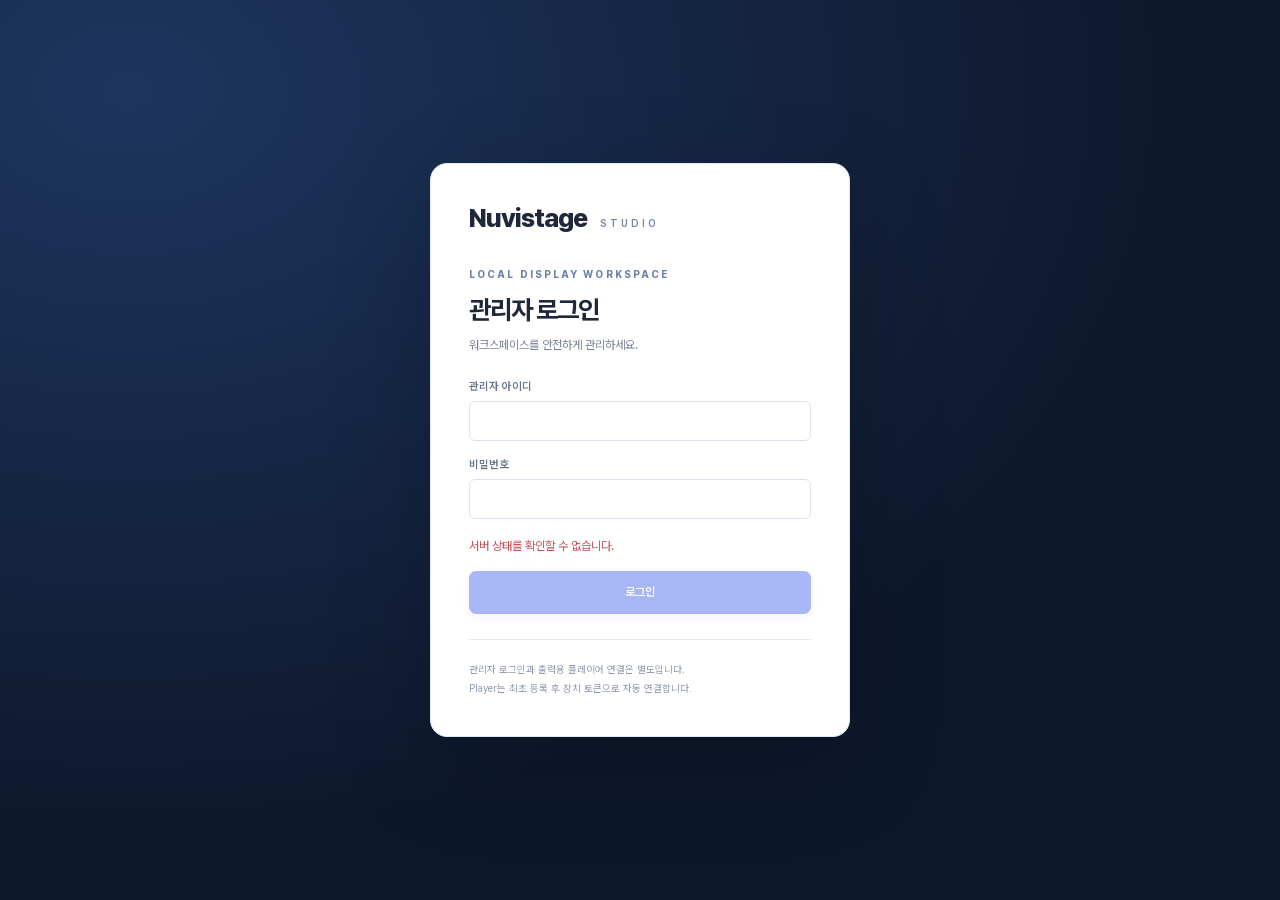
==== login.html @ 4a106965 "Initial commit" ====
<!doctype html><html lang="ko"><head><meta charset="utf-8"><meta name="viewport" content="width=device-width,initial-scale=1"><title>관리자 로그인 · Nuvistage</title><link rel="stylesheet" href="/studio.css"><link rel="stylesheet" href="/fonts.css"></head><body class="auth-page"><main class="auth-card"><a class="auth-brand" href="/login">Nuvistage <span>STUDIO</span></a><div class="kicker">LOCAL DISPLAY WORKSPACE</div><h1 id="authTitle">관리자 로그인</h1><p class="muted" id="authDescription">워크스페이스를 안전하게 관리하세요.</p><form id="authForm"><label class="field">관리자 아이디<input id="username" name="username" autocomplete="username" required minlength="2" maxlength="60"></label><label class="field">비밀번호<input id="password" name="password" type="password" autocomplete="current-password" required maxlength="256"></label><label class="field hidden" id="confirmField">비밀번호 확인<input id="confirmPassword" type="password" autocomplete="new-password" maxlength="256"></label><p id="authError" class="form-error" role="alert"></p><button class="btn primary" id="authSubmit" type="submit">로그인</button></form><div class="auth-note">관리자 로그인과 출력용 플레이어 연결은 별도입니다.<br>Player는 최초 등록 후 장치 토큰으로 자동 연결합니다.</div></main><script type="module" src="/auth.js"></script></body></html>
---- studio.css ----
@charset "UTF-8";
:root{font-family:"Pretendard",sans-serif;color:#202739;background:#f4f6fa;font-size:14px;font-synthesis:none;--accent:#3e61ed;--line:#e5e8ef;--muted:#7b8498;--navy:#111827}*{box-sizing:border-box}body{margin:0}button,input,textarea,select{font:inherit}button,a,input,select,textarea{-webkit-tap-highlight-color:transparent}button,a{touch-action:manipulation}button{cursor:pointer}a{color:inherit;text-decoration:none}button{border:0}button:disabled{opacity:.45;cursor:wait}svg{width:19px;height:19px;vertical-align:middle;flex-shrink:0}button:focus-visible,a:focus-visible,input:focus-visible,textarea:focus-visible,select:focus-visible{outline:3px solid #6a8eff;outline-offset:3px}#sidebar{position:fixed;inset:0 auto 0 0;width:228px;background:var(--navy);color:#a8b1c5;display:flex;flex-direction:column;padding:32px 16px;z-index:30}.brand{display:flex;gap:11px;align-items:center;color:white;margin:0 12px 48px;font-size:23px;font-weight:750;letter-spacing:-1px}.brand small{display:block;font-size:9px;letter-spacing:2.6px;color:#8490aa;margin-top:7px;font-weight:500}.brand-mark{display:flex;align-items:center;justify-content:center;position:relative;width:37px;height:39px;background:#5274ff;border-radius:10px;font-weight:850;font-size:27px}.brand-mark span{position:absolute;width:6px;height:6px;border-radius:50%;background:#b0f2df;right:5px;bottom:7px}.workspace-label{font-size:10px;letter-spacing:2px;color:#5f6e89;margin:0 16px 14px;font-weight:700}.nav-link{display:flex;align-items:center;gap:12px;margin:4px 0;padding:12px 15px;border-radius:8px;font-size:13px;font-weight:550;transition:background .18s,color .18s}.nav-link:hover{background:#1c263c;color:#fff}.nav-link.active{background:#293c72;color:#fff;box-shadow:inset 3px 0 #7293ff}.nav-link.active svg{color:#b2c3ff}.nav-divider{height:1px;background:#263047;margin:22px 12px}.side-foot{margin-top:auto;padding:24px 14px 0;font-size:11px}.side-foot small{display:block;font-size:9px;letter-spacing:1px;color:#68758e;margin-top:12px}.local-dot,.local-badge i{display:inline-block;width:6px;height:6px;border-radius:50%;background:#38b99a;margin-right:7px;box-shadow:0 0 0 3px #38b99a18}.app-shell{margin-left:228px;min-height:100vh;display:flex;flex-direction:column}.app-header{height:74px;display:flex;align-items:center;justify-content:space-between;padding:0 36px;background:#ffffffd9;border-bottom:1px solid var(--line);backdrop-filter:blur(12px);position:sticky;top:0;z-index:20}.breadcrumb{font-size:12px;color:#8a93a3;display:flex;gap:13px;align-items:center}.breadcrumb strong{color:#36405a;font-weight:600}.header-right{display:flex;gap:24px;align-items:center}.local-badge{font-size:11px;color:#667085}.avatar{display:grid;place-items:center;background:#ecf0ff;color:#4962b1;width:32px;height:32px;font-size:11px;font-weight:800;border-radius:50%}.mobile-toggle{display:none!important}main{padding:34px 36px 48px;max-width:1800px;width:100%;margin:0 auto;flex:1;animation:pageIn .28s ease-out}footer{display:flex;gap:20px;font-size:10px;color:#98a0b1;border-top:1px solid var(--line);padding:19px 36px}footer span:last-child{margin-left:auto;letter-spacing:2px;font-size:9px}.page-head{display:flex;align-items:center;justify-content:space-between;gap:16px;margin-bottom:28px}.kicker{font-size:10px;letter-spacing:2.1px;font-weight:750;color:#6c7fa8;text-transform:uppercase}h1{font-size:28px;letter-spacing:-1.2px;margin:8px 0 9px;line-height:1.25}h2{font-size:17px;letter-spacing:-.5px;margin:0}h3{font-size:14px;margin:0}p{line-height:1.7;margin:0}small{line-height:1.5}.muted{color:var(--muted);font-size:12px}.btn,.icon-btn{background:white;border:1px solid #dce1eb;border-radius:7px;color:#46516a;display:inline-flex;align-items:center;justify-content:center;gap:8px;line-height:1.3;padding:10px 14px;font-size:12px;font-weight:600;transition:background .18s,box-shadow .18s,transform .18s}.btn:hover,.icon-btn:hover{background:#f0f3f9;border-color:#b8c4dc}.btn:active,.icon-btn:active{transform:translateY(1px)}.btn.primary{background:var(--accent);border-color:var(--accent);color:white;box-shadow:0 3px 8px #3e61ed20}.btn.primary:hover{background:#2d4fd7}.btn.danger{color:#d45660;border-color:#f1d9dd}.btn.subtle{background:#eef2ff;color:#4b66cb;border-color:transparent}.icon-btn{padding:8px}.icon-btn svg{width:16px;height:16px}.actions{display:flex;align-items:center;gap:8px;flex-wrap:wrap}.hero{border-radius:12px;background:linear-gradient(110deg,#18233b,#203454 70%,#1b444f);color:#fff;padding:30px 32px;display:flex;align-items:center;justify-content:space-between;margin-bottom:24px;position:relative;overflow:hidden}.hero:after{content:'';position:absolute;width:280px;height:280px;border:1px solid #7ca3c223;border-radius:50%;right:25px;top:-80px;box-shadow:0 0 0 45px #7ca3c207,0 0 0 90px #7ca3c206;pointer-events:none}.hero h2{font-size:23px;letter-spacing:-.7px;margin:12px 0}.hero p{color:#a3b8d2;font-size:12px}.hero .kicker{color:#83bfbf}.hero .btn{z-index:1;background:#ffffff12;color:#dbeafe;border-color:#ffffff2b}.stats{display:grid;grid-template-columns:repeat(4,minmax(0,1fr));gap:16px;margin-bottom:30px}.stat{background:white;border:1px solid var(--line);border-radius:10px;padding:19px 20px;display:flex;align-items:flex-start;justify-content:space-between;box-shadow:0 2px 3px #1d2e4c02}.stat .stat-value{font-size:29px;letter-spacing:-1px;font-weight:700;line-height:1.2;margin:11px 0 6px}.stat small{font-size:10px;color:#98a2b5}.stat-label{font-size:11px;color:#768199}.stat-icon{display:grid;place-items:center;width:35px;height:35px;background:#eef2ff;color:#5471dc;border-radius:9px}.stat-icon.green{background:#eaf7f2;color:#35a480}.stat-icon.orange{background:#fff4e9;color:#ce944e}.section-heading{display:flex;align-items:center;justify-content:space-between;gap:14px;margin-bottom:17px}.section-heading p{font-size:11px;color:var(--muted);margin-top:6px}.count{display:inline-block;font-size:11px;background:#e8edfa;color:#6680bc;border-radius:5px;padding:3px 7px;margin-left:6px;vertical-align:middle}.screen-grid{display:grid;grid-template-columns:repeat(auto-fill,minmax(min(290px,100%),1fr));gap:20px}.screen-card{background:white;border:1px solid var(--line);border-radius:11px;overflow:hidden;transition:transform .2s,box-shadow .2s}.screen-card:hover{transform:translateY(-3px);box-shadow:0 10px 26px #1a2a4810}.card-preview{background:#111725;padding:14px;position:relative}.card-preview .stage{width:100%;aspect-ratio:16/9;pointer-events:none;box-shadow:0 4px 16px #0003;border-radius:3px}.card-topline{display:flex;justify-content:space-between;align-items:center;margin-bottom:12px;color:#8b98b2;font-size:9px;letter-spacing:.5px}.type-chip{background:#ffffff0d;color:#aab9d3;padding:3px 6px;border-radius:3px;display:flex;align-items:center;gap:5px}.type-chip svg{width:12px;height:12px}.badge{display:inline-flex;align-items:center;gap:5px;font-size:10px;font-weight:550;color:#2e9d78;background:#edf8f3;border:1px solid #daeee5;padding:4px 7px;border-radius:5px}.badge.paused{background:#fff7e9;color:#b58a3d;border-color:#f3e5ca}.card-body{padding:18px}.card-body h3{font-size:15px;margin:0 0 7px;letter-spacing:-.2px;overflow-wrap:anywhere}.screen-meta{font-size:10px;color:#959dae;display:flex;justify-content:space-between;gap:8px}.card-actions{display:flex;gap:8px;margin-top:19px;padding-top:15px;border-top:1px solid #eff1f6}.card-actions .btn{flex:1;padding:8px 9px;font-size:11px}.card-actions .icon-btn{flex:0}.empty{border:1px dashed #cfd7e7;border-radius:12px;text-align:center;padding:55px 24px;background:#ffffff88;grid-column:1/-1}.empty svg{width:32px;height:32px;color:#8c9ab8;margin-bottom:15px}.empty h3{font-size:16px;margin:0 0 9px}.empty p{font-size:12px;color:var(--muted);margin-bottom:18px}.toolbar{display:flex;gap:12px;align-items:center;justify-content:space-between;margin-bottom:22px}.search{background:white;border:1px solid var(--line);display:flex;align-items:center;gap:10px;padding:0 12px;border-radius:7px;min-width:230px}.search svg{width:16px;color:#8d98af}.search input{border:0;background:none;min-width:0;width:100%;padding:10px 0;outline:none;font-size:12px}.tabs{display:flex;gap:5px;flex-wrap:wrap}.tab{background:transparent;padding:8px 12px;border:1px solid transparent;border-radius:6px;color:#8790a4;font-size:12px}.tab.active{background:white;color:#415b9d;border-color:#dce3f1;box-shadow:0 2px 4px #1a2a4805}.panel{background:white;border:1px solid var(--line);border-radius:10px;padding:24px}.panel-title{display:flex;align-items:center;gap:10px;padding-bottom:19px;border-bottom:1px solid #edf0f5;margin-bottom:22px}.panel-title svg{color:#6078ba}.two-col{display:grid;grid-template-columns:minmax(0,1.25fr) minmax(0,1fr);gap:24px}.field{display:block;margin-bottom:17px;font-size:11px;color:#66718b;font-weight:600}.field input,.field select,.field textarea{display:block;width:100%;border:1px solid #dce2ed;border-radius:6px;background:#fff;padding:10px 11px;margin-top:8px;color:#27334b;font-size:12px;line-height:1.5}.field textarea{resize:vertical;min-height:86px}.field input[type=color]{height:38px;padding:4px}.field input[type=checkbox]{width:auto;display:inline-block;margin-right:7px}.field-row{display:grid;grid-template-columns:1fr 1fr;gap:12px}.info-row{padding:13px 0;display:flex;justify-content:space-between;border-bottom:1px solid #edf0f5;gap:20px;font-size:12px}.info-row span:first-child{color:#8a93a5}.note{background:#f1f5ff;border:1px solid #e2e9fa;color:#7483a3;padding:14px 16px;border-radius:7px;font-size:11px;line-height:1.9}.contact-preview{background:#19253e;color:white;padding:35px;border-radius:10px}.contact-preview h2{font-size:23px;margin:18px 0}.contact-preview p{color:#a6b7d2;white-space:pre-wrap;font-size:12px}.contact-line{display:flex;gap:13px;padding:15px 0;color:#d3def0;border-bottom:1px solid #ffffff14;font-size:13px;overflow-wrap:anywhere}.contact-line svg{color:#88a5ff}.history-list{margin-top:20px;padding-top:16px;border-top:1px solid var(--line)}.history-row{display:flex;justify-content:space-between;padding:8px 0;font-size:11px;color:#8b94a6}.history-row b{color:#44526d}

.stage{position:relative;overflow:hidden;background:#101a2c;isolation:isolate;container-type:inline-size;aspect-ratio:16/9}.stage.portrait{aspect-ratio:9/16}.scene{position:absolute;inset:0;overflow:hidden}.scene-element{position:absolute;overflow:hidden;white-space:pre-wrap;overflow-wrap:anywhere;line-height:1.25;display:flex;align-items:center;color:white}.scene-element img,.scene-element video{width:100%;height:100%;display:block;pointer-events:none}.basic-scene{position:absolute;inset:0;display:flex;flex-direction:column;justify-content:center;align-items:center;padding:7%;text-align:center}.basic-scene .scene-eyebrow{font-size:1.2cqw;letter-spacing:.25em;color:#ffffff77;margin-bottom:3cqw}.basic-scene h2{font-size:6cqw;font-weight:750;margin:0;line-height:1.15;overflow-wrap:anywhere;max-width:100%}.basic-scene p{font-size:2.3cqw;white-space:pre-wrap;line-height:1.7;color:#dee5f1;margin-top:2cqw}.basic-scene .number{font-size:21cqw;line-height:1;font-variant-numeric:tabular-nums}.menu-scene{position:absolute;inset:0;padding:5% 7%;color:white;display:flex;flex-direction:column}.menu-heading{font-size:4.8cqw;font-weight:700;border-bottom:1px solid #ffffff24;padding-bottom:2%;margin-bottom:2%}.menu-subtitle{font-size:1.7cqw;color:#b4c1d5;white-space:pre-wrap;margin-bottom:2%}.menu-items{display:grid;grid-template-columns:1fr 1fr;gap:1.8cqw 4cqw;min-height:0}.menu-item{border-bottom:1px solid #ffffff20;padding-bottom:1.2cqw}.menu-item .menu-top{display:flex;justify-content:space-between;gap:1cqw;font-size:2cqw;font-weight:600}.menu-item .menu-desc{font-size:1.2cqw;color:#b2bed0;margin-top:.6cqw}.menu-item.sold{opacity:.4}.menu-item .recommend{font-size:.9cqw;border:1px solid currentColor;padding:.15cqw .4cqw;vertical-align:middle;margin-right:.4cqw}.pause-overlay{position:absolute;inset:0;display:grid;place-items:center;background:#0c1328ea;color:#b9c3d8;font-size:3cqw;z-index:15}.transition-fade{animation:fadeIn .7s ease}.transition-slide{animation:slideIn .7s cubic-bezier(.2,.7,.2,1)}.transition-zoom{animation:zoomIn .7s ease-out}.media-error{position:absolute;bottom:4%;left:4%;right:4%;background:#101827dc;padding:8px;color:#e1b8a5;font-size:1.6cqw}

.editor-page .page-head{margin-bottom:18px}.editor-heading{display:flex;gap:14px;align-items:center}.editor-heading h1{font-size:23px}.save-state{font-size:10px;color:#9ca5b6;display:flex;gap:5px;align-items:center}.save-state.dirty{color:#bd8e34}.editor-layout{display:grid;grid-template-columns:155px minmax(0,1fr) 238px;gap:0;min-height:620px;background:#e9edf4;border:1px solid #dce2ee;border-radius:10px;overflow:hidden}.slides-panel{background:#f7f9fc;border-right:1px solid #dce2ee;padding:16px 12px}.pane-label{font-size:10px;font-weight:750;letter-spacing:1px;color:#8591a8;display:flex;align-items:center;justify-content:space-between;margin-bottom:16px}.slide-item{padding:6px;border:2px solid transparent;border-radius:6px;margin-bottom:12px;cursor:pointer;background:white}.slide-item.selected{border-color:#5b7cf0;background:#eef2ff}.slide-item .stage{pointer-events:none;aspect-ratio:16/9;width:100%;border-radius:2px}.slide-label{display:flex;justify-content:space-between;color:#8a96ab;font-size:9px;margin:7px 2px 2px}.slide-item.selected .slide-label{color:#5170cf}.slide-item button{background:transparent;padding:2px;color:#8291ae}.slide-item button svg{width:12px;height:12px}.slide-buttons{display:flex;gap:3px}.slides-add{width:100%;font-size:10px;padding:9px 4px}.editor-center{min-width:0;display:flex;flex-direction:column}.editor-toolbar{display:flex;align-items:center;flex-wrap:wrap;gap:5px;padding:10px;background:#fff;border-bottom:1px solid #dce2ee;min-height:51px}.editor-toolbar .btn{border-color:transparent;padding:7px 8px;font-size:10px}.editor-toolbar .btn:hover{background:#f0f3fb}.editor-toolbar svg{width:15px;height:15px}.toolbar-divider{height:22px;width:1px;background:var(--line);margin:0 3px}.canvas-workspace{flex:1;display:flex;align-items:center;justify-content:center;padding:30px 25px;min-height:340px;background-color:#e9edf4;background-image:radial-gradient(#c6cfdc .7px,transparent .7px);background-size:12px 12px}.canvas-wrap{width:100%;max-width:960px;position:relative;box-shadow:0 10px 30px #26355324}.canvas-wrap.portrait-wrap{max-width:270px}.canvas-wrap .stage{width:100%}.editor-stage .scene-element{touch-action:none;cursor:move;user-select:none}.editor-stage .scene-element.selected{outline:2px solid #7399ff;outline-offset:-1px;z-index:5;overflow:visible}.resize-handle{position:absolute;width:10px;height:10px;right:-3px;bottom:-3px;background:#fff;border:2px solid #5b7df1;cursor:nwse-resize;z-index:9}.editor-statusbar{background:#fff;border-top:1px solid #dce2ee;display:flex;justify-content:space-between;gap:8px;padding:11px 16px;color:#8995ac;font-size:9px}.properties-panel{background:#fff;border-left:1px solid #dce2ee;max-height:1000px;overflow:auto;padding:18px 16px}.properties-panel h3{font-size:12px;margin-bottom:17px}.properties-panel .field{font-size:10px;margin-bottom:13px}.properties-panel input,.properties-panel select,.properties-panel textarea{padding:7px 8px;font-size:11px;margin-top:6px}.properties-panel .field-row{gap:8px}.prop-section{border-top:1px solid var(--line);padding-top:18px;margin-top:18px}.properties-panel .btn{font-size:10px;padding:8px}.layers{display:flex;flex-direction:column;gap:5px;margin-top:10px}.layer{display:flex;gap:8px;align-items:center;background:#f6f8fc;border:1px solid transparent;border-radius:4px;padding:7px;font-size:10px;cursor:pointer;min-width:0}.layer.active{background:#eef2ff;border-color:#dce4ff;color:#4965cc}.layer span{overflow:hidden;text-overflow:ellipsis;white-space:nowrap}.layer svg{width:12px;height:12px}.editor-bottom{display:flex;justify-content:space-between;gap:16px;align-items:flex-start;margin-top:17px}.editor-bottom p{font-size:11px;color:#8995a9}.mode-tabs{display:flex;gap:5px;margin-bottom:18px;background:#e9edf4;border:1px solid #dfe5ef;width:fit-content;padding:4px;border-radius:7px}.mode-tab{font-size:11px;padding:9px 16px;background:transparent;border-radius:5px;color:#8591a7}.mode-tab.active{background:white;color:#3e5cbb;box-shadow:0 1px 4px #17243e12}.menu-edit-row{display:grid;grid-template-columns:1fr 100px;gap:10px;padding:16px;background:#f8fafc;border:1px solid var(--line);border-radius:7px;margin-bottom:10px}.menu-edit-row .field{margin-bottom:0}.menu-edit-row .wide{grid-column:1/-1}.menu-edit-flags{display:flex;gap:14px;align-items:center;grid-column:1/-1}.menu-edit-flags label{font-size:11px;color:#7e89a0}.menu-edit-flags button{margin-left:auto}.menu-editor-preview{position:sticky;top:98px}.menu-editor-preview .stage{width:100%;border-radius:6px;margin:18px 0}.playlist-help{margin-bottom:14px}.media-list{display:grid;grid-template-columns:repeat(auto-fill,minmax(180px,1fr));gap:16px}.media-card{border:1px solid var(--line);border-radius:8px;overflow:hidden;cursor:pointer;background:white;text-align:left;padding:0}.media-card:hover{border-color:#7b98fa;box-shadow:0 4px 12px #293c7712}.media-thumb{height:120px;background:#101827;display:flex;align-items:center;justify-content:center;position:relative;color:#8fa4cf}.media-thumb img,.media-thumb video{width:100%;height:100%;object-fit:contain}.media-thumb svg{width:30px;height:30px}.media-card p{font-size:11px;padding:10px 12px;overflow:hidden;text-overflow:ellipsis;white-space:nowrap}.media-card small{display:block;padding:0 12px 12px;color:#98a2b5;font-size:9px}dialog{width:min(780px,calc(100% - 32px));max-height:85vh;border:1px solid #e4e9f3;border-radius:13px;padding:26px;box-shadow:0 24px 90px #0a15244d;color:#28334a}dialog::backdrop{background:#111b34aa;backdrop-filter:blur(4px)}.dialog-head{display:flex;align-items:center;justify-content:space-between;margin-bottom:14px}.dialog-head small{font-size:9px;letter-spacing:2px;color:#8798b6}.dialog-head h2{margin-top:6px;font-size:22px}.media-grid{display:grid;grid-template-columns:repeat(auto-fill,minmax(145px,1fr));gap:12px;margin-top:19px}.upload-zone{display:block;border:1px dashed #c1cfea;background:#f6f8ff;padding:22px;text-align:center;color:#5575cf;font-weight:650;font-size:12px;margin-top:20px;border-radius:8px;cursor:pointer}.upload-zone input{display:block;margin:12px auto 0;max-width:100%;font-size:11px}#uploadStatus{font-size:11px;color:#7285ab;line-height:1.8;margin-top:10px;white-space:pre-wrap}#toast{position:fixed;bottom:25px;left:calc(50% + 100px);transform:translate(-50%,15px);background:#1d2b47;color:#e6edfa;max-width:min(560px,calc(100vw - 32px));padding:14px 22px;border-radius:8px;box-shadow:0 8px 30px #0d173533;font-size:12px;line-height:1.7;opacity:0;pointer-events:none;z-index:100;transition:opacity .2s,transform .2s}#toast.show{opacity:1;transform:translate(-50%,0)}.hidden{display:none!important}.loading{padding:80px;text-align:center;color:#8895ac}@keyframes pageIn{from{opacity:0;transform:translateY(5px)}to{opacity:1;transform:translateY(0)}}@keyframes fadeIn{from{opacity:0}to{opacity:1}}@keyframes slideIn{from{opacity:.3;transform:translateX(6%)}to{opacity:1;transform:translateX(0)}}@keyframes zoomIn{from{opacity:.4;transform:scale(1.07)}to{opacity:1;transform:scale(1)}}@keyframes callPulse{50%{filter:brightness(1.7)}}
@media(min-width:1500px){main{padding:40px 48px}.screen-grid{grid-template-columns:repeat(auto-fill,minmax(320px,1fr))}}@media(max-width:1180px){#sidebar{width:200px}.app-shell{margin-left:200px}main{padding:28px 24px}.app-header{padding:0 24px}.editor-layout{grid-template-columns:115px minmax(0,1fr) 200px}.properties-panel{padding:16px 12px}.canvas-workspace{padding:25px 16px}.editor-toolbar .btn{font-size:0;gap:0}.editor-toolbar .btn svg{width:17px}.stats{gap:10px}.stat{padding:16px 13px}.stat-icon{width:29px;height:29px}.two-col{gap:16px}}
@media(max-width:900px){#sidebar{width:180px;padding:25px 10px}.app-shell{margin-left:180px}.brand{font-size:20px;margin:0 8px 38px;gap:9px}.brand-mark{width:32px;height:35px}.brand small{font-size:8px;letter-spacing:2px}.nav-link{font-size:12px;padding:12px 10px;gap:9px}.stats{grid-template-columns:repeat(2,minmax(0,1fr))}.two-col{grid-template-columns:1fr}.editor-layout{grid-template-columns:105px minmax(0,1fr)}.properties-panel{grid-column:1/-1;max-height:none;display:grid;grid-template-columns:1fr 1fr;gap:20px;border-left:0;border-top:1px solid var(--line)}.properties-panel>.prop-section{margin:0;padding:0;border:0}.hero{padding:24px}.hero .btn{white-space:nowrap}.editor-toolbar .btn{font-size:10px;gap:5px}.menu-editor-preview{position:static}}
@media(max-width:640px){#sidebar{width:228px;transform:translateX(-100%);transition:transform .25s ease;box-shadow:10px 0 35px #101a2c22}body.nav-open #sidebar{transform:translateX(0)}.app-shell{margin-left:0}.app-header{height:60px;padding:0 16px;gap:12px}.mobile-toggle{display:inline-flex!important}.breadcrumb{margin-right:auto;font-size:10px;gap:8px}.header-right{gap:10px}.local-badge{font-size:9px}.avatar{display:none}main{padding:23px 16px 32px}footer{padding:16px;font-size:9px;gap:10px}footer span:nth-child(2){display:none}h1{font-size:24px}.page-head{align-items:flex-start;gap:10px;flex-wrap:wrap}.page-head .actions{margin-top:4px}.page-head .btn{font-size:11px;padding:9px 11px}.hero{padding:23px 20px;display:block}.hero h2{font-size:20px}.hero .btn{margin-top:18px}.stats{gap:10px;margin-bottom:24px}.stat{padding:16px}.stat .stat-value{font-size:26px}.toolbar{align-items:stretch;flex-direction:column;gap:12px}.search{width:100%}.tabs{gap:2px}.tab{font-size:10px;padding:7px 10px}.screen-grid{gap:16px}.card-preview .stage{max-height:none}.two-col{gap:16px}.panel{padding:19px}.editor-layout{display:flex;flex-direction:column;min-height:0}.slides-panel{display:flex;gap:8px;overflow:auto;padding:10px;border-right:0;border-bottom:1px solid var(--line);align-items:center}.slides-panel .pane-label{display:none}.slide-item{width:105px;min-width:105px;margin:0}.slides-add{width:90px;min-width:90px}.editor-toolbar{padding:7px}.editor-toolbar .btn{font-size:9px;padding:6px;gap:4px}.editor-toolbar svg{width:13px;height:13px}.canvas-workspace{padding:22px 15px;min-height:240px}.properties-panel{display:block;padding:18px}.properties-panel>.prop-section{margin-top:18px;padding-top:18px;border-top:1px solid var(--line)}.properties-panel .field{font-size:11px}.properties-panel input,.properties-panel select{padding:9px}.editor-statusbar{font-size:8px;padding:10px}.editor-statusbar span:last-child{display:none}.mode-tabs{width:100%;gap:2px}.mode-tab{padding:9px 8px;flex:1;font-size:10px}.editor-heading h1{font-size:21px}.editor-bottom{flex-direction:column}.menu-edit-row{grid-template-columns:1fr 90px}.menu-edit-flags{gap:8px}.menu-edit-flags label{font-size:10px}#toast{left:50%;width:max-content}.contact-preview{padding:25px}.media-grid{grid-template-columns:repeat(2,minmax(0,1fr))}dialog{padding:20px}.stage.portrait{aspect-ratio:9/16}}
@media(prefers-reduced-motion:reduce){*,*:before,*:after{animation:none!important;transition:none!important;scroll-behavior:auto!important}}

.card-preview .stage.portrait{width:31.64%;margin:auto;aspect-ratio:9/16}.slide-item .stage.portrait{width:31.64%;margin:auto;aspect-ratio:9/16}.menu-items{flex:1;grid-auto-rows:minmax(0,1fr);gap:1cqw 4cqw}.menu-item{overflow:hidden;padding-bottom:.7cqw}.menu-item .menu-top{font-size:1.8cqw}.menu-item .menu-desc{font-size:1.1cqw;margin-top:.3cqw}.compact-menu .menu-heading{font-size:3.6cqw}.compact-menu .menu-top{font-size:1.5cqw}.compact-menu .menu-desc{font-size:.9cqw}.compact-menu .menu-subtitle{font-size:1.3cqw}.menu-edit-row input[type=checkbox]{accent-color:#4e6de8}.media-card[aria-pressed=true]{background:#eef2ff}
.editor-layout{height:620px;min-height:620px}.editor-center{min-height:0}.slides-panel{overflow-y:auto}.properties-panel{max-height:100%;min-height:0}.canvas-workspace{min-height:0}@media(max-width:900px){.editor-layout{height:auto;min-height:0}.editor-center{min-height:390px}.properties-panel{max-height:none}}@media(max-width:640px){.editor-center{min-height:0}.canvas-workspace{min-height:240px}}

.auth-page{min-height:100vh;display:grid;place-items:center;background:radial-gradient(ellipse at 10% 10%,#1d365e,#0e182c 65%);padding:30px 16px}.auth-card{width:min(420px,100%);padding:38px;background:white;border:1px solid #e3e9f3;border-radius:17px;box-shadow:0 30px 100px #0003;margin:0;flex:none}.auth-brand{font-size:26px;font-weight:800;letter-spacing:-1px;display:block;margin-bottom:35px}.auth-brand span{font-size:10px;letter-spacing:3px;margin-left:8px;color:#7684a4;font-weight:600}.auth-card h1{margin-top:14px;font-size:26px}.auth-card form{margin-top:25px}.auth-card .btn{width:100%;padding:13px}.auth-note{font-size:10px;line-height:1.9;color:#919bad;margin-top:25px;padding-top:20px;border-top:1px solid var(--line)}.form-error{font-size:12px;color:#c25159;margin-bottom:14px;white-space:pre-wrap}.nav-section{font-size:9px;letter-spacing:1px;color:#63728e;padding:16px 15px 8px}.nav-link .nav-copy{display:flex;flex-direction:column;gap:4px}.nav-link small{font-size:9px;font-weight:400;color:#687a9b}.nav-link.active small{color:#a2b3da}.nav-link{padding:10px 13px;margin:3px 0}.nav-link svg{width:18px;height:18px}.side-foot{font-size:10px;padding:15px 12px 0}.side-foot .btn{width:100%;margin-top:12px;background:#1a253a;border-color:#2b3a56;color:#a5b5d0;font-size:10px}.nav-link:focus-visible{outline-offset:-2px}.brand{margin-bottom:23px}.sidebar-collapse{display:block;position:absolute;right:-12px;top:85px;background:#fff;border:1px solid #e0e7f3;border-radius:50%;width:24px;height:24px;color:#6b7e9f;font-size:12px;padding:0;box-shadow:0 2px 5px #10204012}.card-rename{border:0;padding:3px;background:transparent;color:#99a6bc;align-self:start}.card-rename svg{width:13px;height:13px}.screen-location{font-size:10px;color:#8b97ae;margin-bottom:9px}.connection-line{font-size:9px;color:#9aa6ba;margin-top:10px;display:flex;align-items:center;gap:5px}.connection-line .online-dot{width:5px;height:5px;border-radius:50%;background:#aab3c4}.connection-line.online{color:#3f9c80}.connection-line.online .online-dot{background:#38b38c}.card-actions{flex-wrap:wrap}.card-actions .player-connect{flex-basis:100%;background:#f8faff;border-color:#e3e9f4;font-weight:500;color:#7e8fac;font-size:10px;padding:7px}.dialog-form{margin-top:22px}.dialog-form .btn.primary{min-width:110px}.dialog-actions{display:flex;gap:10px;justify-content:flex-end;margin-top:20px}.pair-url{font-family:ui-monospace,monospace;font-size:11px;line-height:1.8;word-break:break-all;border:1px solid var(--line);border-radius:7px;background:#f5f7fb;padding:14px;max-height:150px;overflow:auto;user-select:all}.media-delete{border:1px solid #f0d9dc;border-radius:5px;background:#fff6f7;color:#ba606b;padding:6px 10px;margin:0 10px 10px;font-size:10px}.media-tile{border:1px solid var(--line);border-radius:9px;overflow:hidden;background:white}.media-tile .media-card{width:100%;border:0;border-radius:0}.media-toolbar{display:flex;justify-content:space-between;gap:15px;align-items:center;margin-bottom:20px}.template-grid{display:grid;grid-template-columns:repeat(auto-fill,minmax(min(260px,100%),1fr));gap:19px}.template-card{background:white;border:1px solid var(--line);border-radius:10px;overflow:hidden}.template-card .template-stage-wrap{background:#e8edf5;padding:12px;display:flex;justify-content:center;align-items:center;aspect-ratio:16/10}.template-card .stage{width:100%;pointer-events:none;border-radius:3px}.template-card .stage.portrait{width:31.64%}.template-card .template-body{padding:17px}.template-body h3{font-size:14px;margin-bottom:6px}.template-body p{font-size:11px;color:#91a0b8;margin-bottom:13px}.template-card .actions .btn{font-size:10px;padding:8px 10px}.template-filter{margin:0 0 22px}.template-dialog{width:min(1020px,calc(100% - 30px))}.template-pick{display:flex;justify-content:space-between;align-items:center;gap:12px;margin-bottom:20px}.template-pick h3{font-size:16px}.template-note{font-size:11px;color:#99a5b8;margin-top:12px}.template-topbar{display:flex;gap:8px;margin-bottom:20px;flex-wrap:wrap}.template-import-label{cursor:pointer}.template-import-label input{max-width:200px;font-size:10px}.layer-animation{padding:12px;background:#f6f8fd;border:1px solid #e3eafa;border-radius:6px;margin:13px 0}.layer-animation .field:last-child{margin-bottom:0}.design-surface{position:absolute;left:0;top:0;transform-origin:0 0;container-type:inline-size;overflow:hidden}.scene-element{line-height:1.25}.layer-content{width:100%;height:100%;display:flex;align-items:center;overflow:hidden;position:relative}.layer-content>div{width:100%}.scene-element img,.scene-element video{flex-shrink:0}.editor-stage .scene-element.selected{outline:none;z-index:auto;overflow:hidden}.selection-overlay{position:absolute;border:1.5px solid #789cff;pointer-events:none;z-index:20}.selection-overlay .resize-handle{right:-4px;bottom:-4px;pointer-events:auto;touch-action:none;width:10px;height:10px}.stage .media-error{font-size:23px}.layer-fade{animation-name:layerFade}.layer-rise{animation-name:layerRise}.layer-slide-left{animation-name:layerSlide}.layer-zoom{animation-name:layerZoom}.layer-pulse{animation-name:layerPulse}@keyframes layerFade{from{opacity:0}to{opacity:1}}@keyframes layerRise{from{opacity:0;transform:translateY(28px)}to{opacity:1;transform:translateY(0)}}@keyframes layerSlide{from{opacity:0;transform:translateX(-60px)}to{opacity:1;transform:translateX(0)}}@keyframes layerZoom{from{opacity:0;transform:scale(.8)}to{opacity:1;transform:scale(1)}}@keyframes layerPulse{0%,100%{opacity:1;transform:scale(1)}50%{opacity:.6;transform:scale(.97)}}.ticket-small-actions .btn{margin:0;font-size:10px;padding:7px}.main-screen-badge{font-size:9px;color:#94763d;background:#fff8df;padding:3px 6px;border-radius:4px;display:inline-block;margin-bottom:6px}.player-config{margin-top:20px;background:#f7f9fc;border:1px solid var(--line);padding:18px;border-radius:8px}.player-config h3{margin-bottom:10px}.capacity-note{display:flex;gap:10px;align-items:center;font-size:11px;color:#8f9db2}.capacity-note b{color:#506c97}.sidebar-collapsed #sidebar{width:76px;padding:25px 10px}.sidebar-collapsed .app-shell{margin-left:76px}.sidebar-collapsed .brand{margin:0 9px 20px}.sidebar-collapsed .brand>span:last-child,.sidebar-collapsed .nav-copy,.sidebar-collapsed .nav-section,.sidebar-collapsed .side-foot{display:none}.sidebar-collapsed .nav-link{justify-content:center;padding:14px 10px}.sidebar-collapsed .brand-mark{flex-shrink:0}.sidebar-collapsed .nav-link svg{width:20px;height:20px}
@media(max-width:900px){.nav-link small{display:none}.sidebar-collapse{display:none}.template-grid{grid-template-columns:repeat(auto-fill,minmax(min(240px,100%),1fr))}}
@media(max-width:640px){.auth-card{padding:30px 25px}.media-toolbar{flex-wrap:wrap}.sidebar-collapsed #sidebar{width:228px;padding:25px 10px}.sidebar-collapsed .app-shell{margin-left:0}.sidebar-collapsed .nav-copy{display:flex}.sidebar-collapsed .brand>span:last-child,.sidebar-collapsed .nav-section,.sidebar-collapsed .side-foot{display:block}.sidebar-collapsed .nav-link{justify-content:flex-start}.template-card .template-body{padding:14px}.nav-link{padding:12px 13px}.brand{margin-bottom:20px}.nav-section{padding-top:13px}.side-foot{padding-top:8px}.capacity-note{font-size:10px}}.scene-element{z-index:auto}.scene-element .layer-content{border-radius:inherit}.editor-stage .scene-element.selected .layer-content{overflow:hidden}.stage:not(.editor-stage) .scene-element{pointer-events:none}
#sidebar{padding-top:25px;padding-bottom:20px}#nav{overflow-y:auto;min-height:0;flex:1;scrollbar-width:thin;scrollbar-color:#354461 transparent}.brand,.side-foot{flex-shrink:0}.side-foot{margin-top:8px}.stage .media-error{font-size:1.6cqw}.sidebar-collapsed .nav-section{display:none}.template-card .template-stage-wrap .stage{box-shadow:0 5px 15px #22354f14}.sound-unlock{position:fixed;right:20px;bottom:22px;z-index:110;border:1px solid #ead7b0;background:#fff9e7;color:#856e36;border-radius:8px;padding:13px 19px;font-size:13px;box-shadow:0 4px 15px #0002}.sound-unlock.embedded{position:absolute;right:10px;bottom:10px;font-size:10px;padding:8px}.template-type-label{font-size:9px;color:#6f88b5;letter-spacing:.5px;margin-bottom:8px}.template-domain-tabs{margin-bottom:14px}.template-scope{display:flex;gap:12px;align-items:center;margin-bottom:16px;font-size:11px;color:#8898b0}.template-scope select{border:1px solid #dce4f0;border-radius:6px;padding:9px;background:white;color:#50688b}.slide-label{align-items:center}.slide-template-name{display:block;font-size:8px;color:#8b9eba;overflow:hidden;white-space:nowrap;text-overflow:ellipsis;padding:4px 2px 0}.slides-add-blank{width:100%;padding:7px;margin-top:8px;border:1px dashed #d4ddec;background:transparent;color:#99a8c0;border-radius:5px;font-size:9px;cursor:pointer}.playback-phase{font-size:10px;color:#91a2bd}.font-sample{font-size:14px;line-height:1.7;border:1px solid var(--line);background:#f9fbff;padding:10px;border-radius:6px;margin:10px 0 15px}.integration-note{font-size:11px;color:#8c9ab0;margin-top:15px;line-height:1.8}
@media(max-width:640px){.template-scope{align-items:flex-start;flex-direction:column;gap:6px}.slides-add-blank{width:70px;min-width:70px;font-size:8px;margin:0}}


.screensaver{position:absolute;inset:0;display:flex;align-items:center;justify-content:center;flex-direction:column;gap:22px;background:radial-gradient(ellipse at 25% 25%,#14213b,#080e1b 70%);color:#8d9ab3;font-family:"Pretendard",sans-serif}.screensaver strong{font-size:52px;letter-spacing:-2px;color:#ccd5e7}.screensaver>span{font-size:24px;letter-spacing:2px}.screensaver-mark{width:100px;height:110px;display:grid;place-items:center;background:#24355a;color:#92a9e1;border-radius:25px;font-size:76px;font-weight:800;animation:saver-drift 18s ease-in-out infinite alternate}.screensaver-mark span{display:none}@keyframes saver-drift{to{transform:translate(120px,-100px);opacity:.45}}.media-placeholder{position:absolute;inset:0;display:grid;place-items:center;font-size:42px;color:#9dabc3}.option-edit{padding:16px;background:#f4f6fb;border-radius:10px;margin-bottom:12px}.option-edit textarea{min-height:100px}.menu-photo-choice{display:flex;align-items:center;gap:16px;margin-bottom:18px}.menu-photo-choice img{width:85px;height:85px;object-fit:cover;border-radius:12px}@media(prefers-reduced-motion:reduce){.screensaver-mark{animation:none}}

.device-summary{display:flex;gap:18px;margin-bottom:24px}.device-summary>div{background:white;border:1px solid var(--line);padding:22px 26px;border-radius:12px;display:flex;gap:14px;align-items:center;flex:1}.device-summary strong{font-size:30px;color:#314fc4}.device-summary span{color:var(--muted);font-size:12px}.device-list{display:grid;grid-template-columns:repeat(auto-fit,minmax(min(380px,100%),1fr));gap:20px}.device-card{border:1px solid var(--line);border-radius:12px;padding:22px;min-width:0}.device-card-head{display:flex;align-items:center;gap:12px;margin-bottom:20px}.device-card-head>div:nth-child(2){flex:1;min-width:0}.device-card h3{word-break:break-word;font-size:16px;margin-bottom:6px}.device-icon{background:#edf1ff;color:#5472d2;padding:12px;border-radius:12px}.device-state{color:#8c96aa;font-size:11px}.device-state.online{color:#238974}.device-state.blocked{color:#cf5665}.device-card dl,.device-server-info{margin:0 0 20px}.device-card dl>div,.device-server-info>div{display:flex;gap:16px;padding:9px 0;border-bottom:1px solid #f0f2f7;line-height:1.5}.device-card dt,.device-server-info dt{font-size:12px;color:var(--muted);flex-shrink:0;width:105px}.device-card dd,.device-server-info dd{font-size:12px;margin:0;overflow-wrap:anywhere}.device-id{font-family:ui-monospace,monospace;font-size:11px!important;overflow-wrap:anywhere}.registration-toggle{display:flex;gap:12px;align-items:center;border:1px solid var(--line);padding:18px;border-radius:10px;margin-bottom:23px}.registration-toggle input{width:20px;height:20px;accent-color:var(--accent)}.registration-toggle small{display:block;color:var(--muted);font-size:11px;margin-top:5px}.registration-failures>div{display:flex;gap:20px;align-items:center;padding:14px 0;border-bottom:1px solid var(--line);font-size:12px}.registration-failures span{color:var(--muted)}.registration-failures b{margin-left:auto;font-weight:500}@media(max-width:640px){.device-summary{gap:8px}.device-summary>div{padding:15px 12px;flex-direction:column;gap:5px}.registration-failures>div{flex-wrap:wrap;gap:8px}.device-card{padding:16px}.device-list{grid-template-columns:1fr}}

/* Unified workspace and richer content studio */
.screen-title-line{display:flex;align-items:center;gap:8px;flex:1;min-width:0}.screen-title-line h3{min-width:0;overflow:hidden;text-overflow:ellipsis;white-space:nowrap}.screen-title-line .main-screen-badge{display:inline-flex;flex:none;margin:0!important;font-size:10px;white-space:nowrap;padding:4px 8px;border-radius:6px;background:#e9efff;color:#4d66be}.vector-shape{display:block;width:100%;height:100%;overflow:visible}.editor-toolbar{flex-wrap:wrap;gap:7px}.studio-secondary-toolbar{display:flex;justify-content:space-between;align-items:center;flex-wrap:wrap;gap:8px;background:#fafbfe;padding:9px 12px;border-bottom:1px solid #e1e6ef}.studio-tool-group{display:flex;align-items:center;flex-wrap:wrap;gap:10px}.studio-tool-group label{display:flex;align-items:center;gap:5px;font-size:11px;color:#72809a}.studio-tool-group input{accent-color:#5579ef}.studio-tool-group select{padding:4px;border:1px solid #dce2ee;border-radius:5px;background:#fff;font-size:11px}.studio-secondary-toolbar .btn{padding:6px 8px;font-size:11px}.studio-secondary-toolbar .icon-btn{padding:5px}.canvas-workspace{overflow:auto;justify-content:flex-start;align-items:flex-start;padding:28px 20px}.canvas-wrap{margin:auto;flex-shrink:0}.editor-stage.show-grid:after{content:'';position:absolute;inset:0;pointer-events:none;z-index:15;background-image:linear-gradient(to right,#7a91bf25 1px,transparent 1px),linear-gradient(to bottom,#7a91bf25 1px,transparent 1px);background-size:5% 5%}.selection-overlay{pointer-events:none!important}.selection-size{position:absolute;top:-21px;left:0;white-space:nowrap;background:#5579ef;color:white;border-radius:4px;padding:3px 6px;font-size:9px;font-family:"Pretendard",sans-serif}.snap-guide{position:absolute;z-index:30;background:#f27db4;pointer-events:none}.snap-guide.vertical{top:0;bottom:0;width:1px}.snap-guide.horizontal{left:0;right:0;height:1px}.element-locked{cursor:default!important}.editing-text{outline:2px solid #98b4ff;cursor:text!important;min-width:20px;min-height:1em;user-select:text!important;white-space:pre-wrap}.studio-arrange{padding-top:0!important}.studio-arrange .field{margin-top:12px}.alignment-buttons{display:grid;grid-template-columns:repeat(6,1fr);gap:4px;margin:12px 0}.alignment-buttons button{background:#eff3fc;color:#506aa8;border-radius:5px;min-height:31px;font-size:17px}.alignment-buttons button:hover{background:#dde7ff}.studio-layer-row{display:flex;align-items:center;border:1px solid transparent;border-radius:7px;gap:3px;margin:4px 0;padding:4px}.studio-layer-row.active{border-color:#adc1f5;background:#edf2ff}.studio-layer-row.is-hidden{opacity:.5}.layer-main{display:flex;gap:7px;align-items:center;text-align:left;min-width:0;flex:1;color:#62718d;background:transparent;padding:6px 3px}.layer-main span{overflow:hidden;text-overflow:ellipsis;white-space:nowrap;font-size:11px}.layer-main svg{width:14px;height:14px}.layer-state{background:transparent;color:#7585a3;border-radius:4px;padding:4px;font-size:12px}.layer-state:hover{background:#dce6fb}.shape-picker{display:grid;grid-template-columns:repeat(4,1fr);gap:12px;margin-top:22px}.shape-choice{background:#f2f5fd;border:1px solid #e0e6f4;border-radius:10px;padding:15px;display:flex;flex-direction:column;align-items:center;gap:10px;color:#596c92}.shape-choice svg{width:50px;height:50px}.shape-choice span{font-size:11px}.shape-choice:hover{background:#e6edff;border-color:#99b1f0}.font-library-item{display:flex;justify-content:space-between;align-items:center;gap:15px;padding:18px 0;border-bottom:1px solid #e5e9f2}.font-library-item small{display:block;color:#8a95aa;font-size:11px;margin:5px 0}.font-library-item p{font-size:24px;line-height:1.5;color:#485a79}.editor-layout:fullscreen{width:100vw;height:100vh;border:0;border-radius:0;background:#e9edf4}.editor-layout:fullscreen .canvas-workspace{min-height:0}.editor-page .page-head{position:relative}.screen-card .card-body>div:first-child{min-height:30px}.editor-statusbar{flex-wrap:wrap;gap:6px}.resize-handle{cursor:nwse-resize}.studio-arrange .actions .btn{padding:6px 9px;font-size:10px}.editor-stage .scene-element{touch-action:none;cursor:move}.editor-stage .scene-element .layer-content{pointer-events:none}.editor-stage .scene-element .editing-text{pointer-events:auto}.properties-panel{overflow-y:auto}body:has(.editor-layout:fullscreen) #sidebar{display:none}@media(max-width:640px){.shape-picker{grid-template-columns:repeat(3,1fr)}.studio-secondary-toolbar{padding:8px}.font-library-item{flex-direction:column;align-items:flex-start}.screen-title-line{flex-wrap:wrap;gap:4px}.screen-title-line h3{white-space:normal}.editor-toolbar .btn{padding:7px 9px}}
/* Operations workspace */
.operation-subnav{display:flex;gap:6px;border-bottom:1px solid #dce3ef;margin:0 0 24px;overflow:auto}.operation-subnav a{padding:12px 18px;color:#8290aa;white-space:nowrap;font-size:13px;border-bottom:2px solid transparent}.operation-subnav a.active{color:#5269d4;border-color:#5269d4;font-weight:700}.operation-search{margin:0 0 24px;max-width:380px}.operation-grid{display:grid;grid-template-columns:repeat(auto-fit,minmax(min(100%,340px),1fr));gap:22px}.operation-card{display:flex;flex-direction:column;gap:15px}.operation-card h2{margin:0;font-size:20px}.operation-card>.actions{margin-top:auto;flex-wrap:wrap}.operation-stats{display:flex;gap:20px;padding:16px 0;border-block:1px solid #edf0f6;font-size:11px;color:#8a97ac}.operation-stats b{display:block;font-size:22px;color:#354b70;margin-bottom:5px}.playlist-summary{padding-left:22px;line-height:2.3;color:#586c8e;font-size:13px}.playlist-summary small{float:right;color:#9ba6b9}.playlist-entry{display:grid;grid-template-columns:24px minmax(100px,1fr) 100px auto;gap:10px;align-items:center;padding:16px 0;border-bottom:1px solid #e7ebf4}.playlist-entry .field{margin:0}.playlist-entry>b{color:#8699bf}.operation-table{width:100%;border-collapse:collapse;white-space:nowrap;text-align:left;font-size:12px}.operation-table th{color:#8b99b1;font-weight:500;background:#f6f8fc}.operation-table th,.operation-table td{padding:15px;border-bottom:1px solid #e6ebf4}.operation-table small{display:block;color:#9aa7bd;margin-top:5px}.table-scroll{overflow:auto}.activity-list>div{display:grid;grid-template-columns:190px 90px 1fr;gap:16px;padding:14px 0;border-bottom:1px solid #edf0f6;font-size:12px;color:#8191ac}.activity-list b{color:#526b99}.wide-dialog{width:min(1000px,94vw)!important;max-width:1000px!important}.group-device-picker{display:grid;grid-template-columns:repeat(auto-fit,minmax(180px,1fr));gap:8px;padding:16px 0}.group-device-picker label{display:flex;align-items:center;gap:10px;padding:12px;background:#f4f7fc;border-radius:8px;color:#52698e;font-size:13px}.group-device-picker small{display:block;color:#99a8c2;font-size:10px;margin-top:4px}.schedule-rule{border:1px solid #dee6f5;background:#fafbfe;border-radius:12px;padding:18px;margin:14px 0}.schedule-rule .field-row{flex-wrap:wrap}.schedule-rule .field{min-width:100px;flex:1}.schedule-days{display:flex;gap:16px;flex-wrap:wrap;margin:8px 0 20px;color:#647899;font-size:13px}.schedule-days label{display:flex;gap:5px;align-items:center}.schedule-group{margin-bottom:24px}.weekly-grid{display:grid;grid-template-columns:repeat(7,minmax(110px,1fr));gap:8px;overflow:auto;padding:16px 0}.weekly-day{border:1px solid #e4eaf5;background:#fafbfe;min-height:150px;padding:12px;border-radius:10px}.weekly-day>b{display:block;font-size:13px;color:#667ba0;margin-bottom:12px}.weekly-day>small{font-size:10px}.weekly-event{display:flex;flex-direction:column;gap:7px;border-left:3px solid #7a8eea;background:#edf1ff;padding:10px 8px;margin:7px 0;border-radius:4px;font-size:11px;color:#5b73a4}.weekly-event small{font-size:9px;line-height:1.5;color:#8b9abb}.weekly-event.is-paused{background:#eff1f5;border-color:#a8b4c9}.operation-override{background:#fff2df;padding:10px 12px;border-radius:7px;font-size:12px;color:#9d7038}.operation-preview{width:100%;position:relative}.confirm-dialog{width:min(450px,90vw)}.confirm-dialog>p{line-height:1.8;margin:16px 0}.confirm-actions{justify-content:flex-end;margin-top:30px}.program-overlay{position:absolute;inset:0;z-index:45;pointer-events:none;overflow:hidden;font-family:Pretendard,sans-serif}.program-ticker{position:absolute;bottom:0;left:0;right:0;background:#101827ed;color:white;font-size:3cqw;padding:1.1cqw 0;overflow:hidden;white-space:nowrap}.program-ticker span{display:inline-block;padding-left:100%;animation:program-ticker 28s linear infinite}.program-clock{position:absolute;right:2%;top:2%;font-size:3cqw;font-weight:650;color:white;background:#101827df;border-radius:.6cqw;padding:.5cqw 1cqw}@keyframes program-ticker{to{transform:translateX(-100%)}}@media(prefers-reduced-motion:reduce){.program-ticker span{animation:none;padding-left:2%}}@media(max-width:640px){.playlist-entry{grid-template-columns:20px 1fr 70px}.playlist-entry .actions{grid-column:2/4}.activity-list>div{grid-template-columns:1fr 1fr}.activity-list>div>span:last-child{grid-column:1/3}.operation-stats{gap:12px}.operation-subnav a{padding:10px}.brand>span:last-child{font-size:19px}}
.program-zone{position:absolute;overflow:hidden;background:#090e18;display:grid;place-items:center}.program-region{max-width:100%;max-height:100%;width:100%;position:relative;container-type:inline-size}.program-region.portrait{width:auto;height:100%;aspect-ratio:9/16}.program-region:not(.portrait){aspect-ratio:16/9}
---- fonts.css ----
@font-face{font-family:"Pi Nanum Gothic";src:url('/fonts/nanum-gothic.ttf') format('truetype');font-weight:400;font-style:normal;font-display:swap}
@font-face{font-family:"Pi Nanum Myeongjo";src:url('/fonts/nanum-myeongjo.ttf') format('truetype');font-weight:400;font-style:normal;font-display:swap}
@font-face{font-family:"Pi Gowun Dodum";src:url('/fonts/gowun-dodum.ttf') format('truetype');font-weight:400;font-style:normal;font-display:swap}
@font-face{font-family:"Pi Black Han Sans";src:url('/fonts/black-han-sans.ttf') format('truetype');font-weight:400;font-style:normal;font-display:swap}
@font-face{font-family:"Pi Nanum Gothic";src:url('/fonts/nanum-gothic-bold.ttf') format('truetype');font-weight:700;font-style:normal;font-display:swap}
@font-face{font-family:"Pi Nanum Myeongjo";src:url('/fonts/nanum-myeongjo-bold.ttf') format('truetype');font-weight:700;font-style:normal;font-display:swap}
:root,.stage,.scene-element{font-synthesis:weight}

@font-face{font-family:"Pretendard";src:url("/fonts/pretendard.woff2") format("woff2");font-weight:100 900;font-display:swap}
@font-face{font-family:"Pi jua";src:url("/fonts/jua.ttf") format("truetype");font-weight:400;font-display:swap}
@font-face{font-family:"Pi do-hyeon";src:url("/fonts/do-hyeon.ttf") format("truetype");font-weight:400;font-display:swap}
@font-face{font-family:"Pi gaegu";src:url("/fonts/gaegu.ttf") format("truetype");font-weight:400;font-display:swap}
@font-face{font-family:"Pi gugi";src:url("/fonts/gugi.ttf") format("truetype");font-weight:400;font-display:swap}
@font-face{font-family:"Pi gamja-flower";src:url("/fonts/gamja-flower.ttf") format("truetype");font-weight:400;font-display:swap}
@font-face{font-family:"Pi black-white-picture";src:url("/fonts/black-white-picture.ttf") format("truetype");font-weight:400;font-display:swap}
@font-face{font-family:"Pi sunflower";src:url("/fonts/sunflower.ttf") format("truetype");font-weight:400;font-display:swap}
@font-face{font-family:"Pi hi-melody";src:url("/fonts/hi-melody.ttf") format("truetype");font-weight:400;font-display:swap}
@font-face{font-family:"Pi single-day";src:url("/fonts/single-day.ttf") format("truetype");font-weight:400;font-display:swap}
@font-face{font-family:"Pi dongle";src:url("/fonts/dongle.ttf") format("truetype");font-weight:400;font-display:swap}
@font-face{font-family:"Pi gowun-batang";src:url("/fonts/gowun-batang.ttf") format("truetype");font-weight:400;font-display:swap}
@font-face{font-family:"Pi nanum-pen";src:url("/fonts/nanum-pen.ttf") format("truetype");font-weight:400;font-display:swap}
:root,.stage{font-family:"Pretendard",sans-serif}
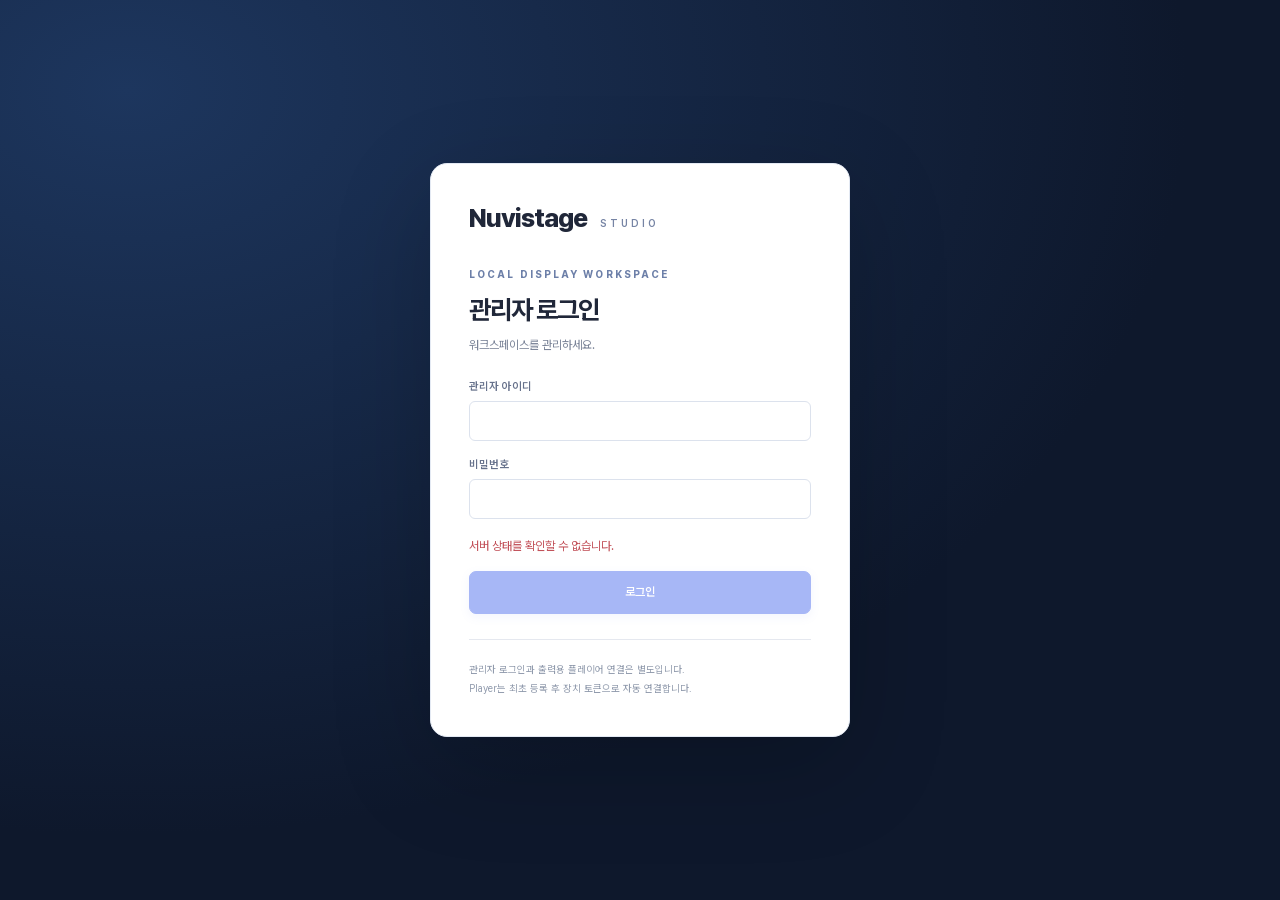
==== commit fe18220c: "Format login.html for better readability" ====
--- a/login.html
+++ b/login.html
@@ -1 +1,22 @@
-<!doctype html><html lang="ko"><head><meta charset="utf-8"><meta name="viewport" content="width=device-width,initial-scale=1"><title>관리자 로그인 · Nuvistage</title><link rel="stylesheet" href="/studio.css"><link rel="stylesheet" href="/fonts.css"></head><body class="auth-page"><main class="auth-card"><a class="auth-brand" href="/login">Nuvistage <span>STUDIO</span></a><div class="kicker">LOCAL DISPLAY WORKSPACE</div><h1 id="authTitle">관리자 로그인</h1><p class="muted" id="authDescription">워크스페이스를 안전하게 관리하세요.</p><form id="authForm"><label class="field">관리자 아이디<input id="username" name="username" autocomplete="username" required minlength="2" maxlength="60"></label><label class="field">비밀번호<input id="password" name="password" type="password" autocomplete="current-password" required maxlength="256"></label><label class="field hidden" id="confirmField">비밀번호 확인<input id="confirmPassword" type="password" autocomplete="new-password" maxlength="256"></label><p id="authError" class="form-error" role="alert"></p><button class="btn primary" id="authSubmit" type="submit">로그인</button></form><div class="auth-note">관리자 로그인과 출력용 플레이어 연결은 별도입니다.<br>Player는 최초 등록 후 장치 토큰으로 자동 연결합니다.</div></main><script type="module" src="/auth.js"></script></body></html>
+<!doctype html>
+<html lang="ko">
+  <head>
+    <meta charset="utf-8">
+    <meta name="viewport" content="width=device-width,initial-scale=1">
+    <title>관리자 로그인 · Nuvistage</title>
+    <link rel="stylesheet" href="/studio.css">
+    <link rel="stylesheet" href="/fonts.css">
+  </head>
+  <body class="auth-page">
+    <main class="auth-card">
+      <a class="auth-brand" href="/login">Nuvistage <span>STUDIO</span></a>
+      <div class="kicker">LOCAL DISPLAY WORKSPACE</div><h1 id="authTitle">관리자 로그인</h1>
+      <p class="muted" id="authDescription">워크스페이스를 관리하세요.</p>
+      <form id="authForm">
+        <label class="field">관리자 아이디<input id="username" name="username" autocomplete="username" required minlength="2" maxlength="60"></label>
+        <label class="field">비밀번호<input id="password" name="password" type="password" autocomplete="current-password" required maxlength="256"></label>
+        <label class="field hidden" id="confirmField">비밀번호 확인<input id="confirmPassword" type="password" autocomplete="new-password" maxlength="256"></label>
+        <p id="authError" class="form-error" role="alert"></p><button class="btn primary" id="authSubmit" type="submit">로그인</button>
+      </form>
+      <div class="auth-note">관리자 로그인과 출력용 플레이어 연결은 별도입니다.<br>Player는 최초 등록 후 장치 토큰으로 자동 연결합니다.</div></main>
+    <script type="module" src="/auth.js"></script></body></html>
